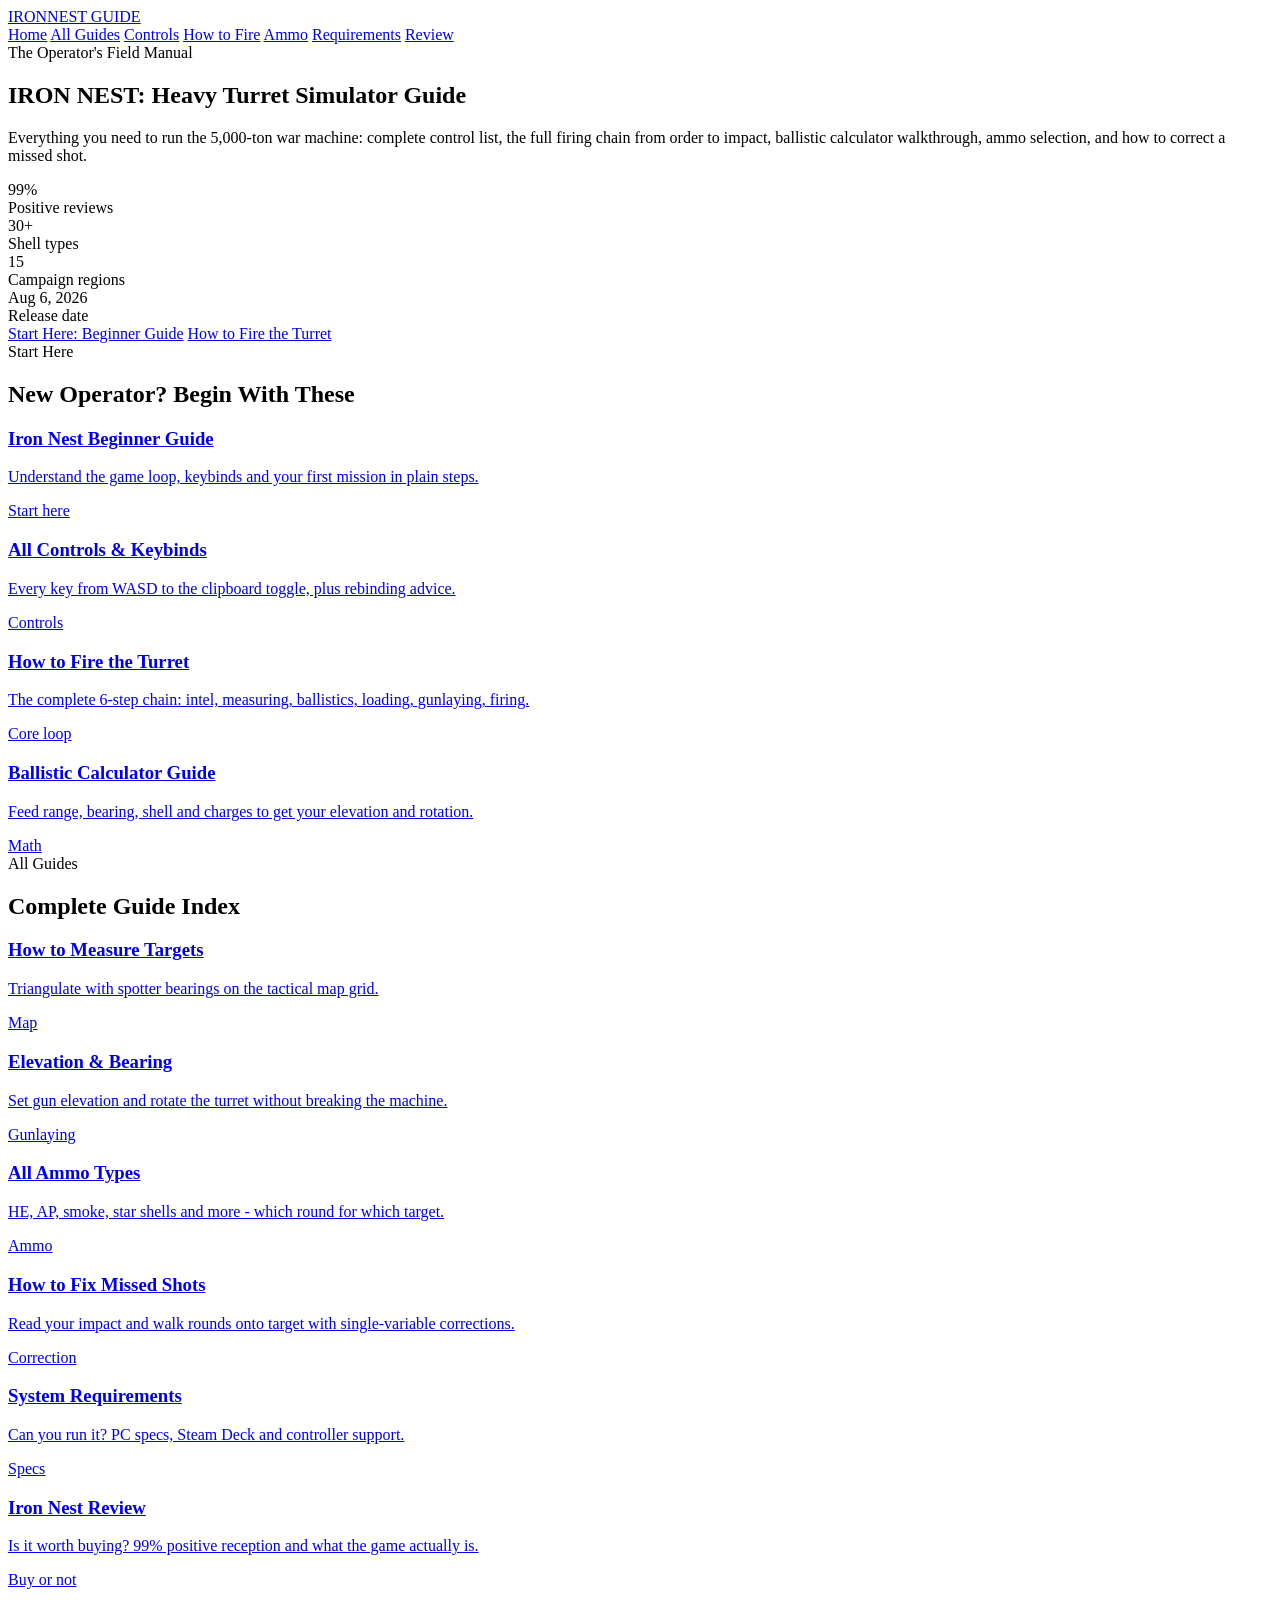
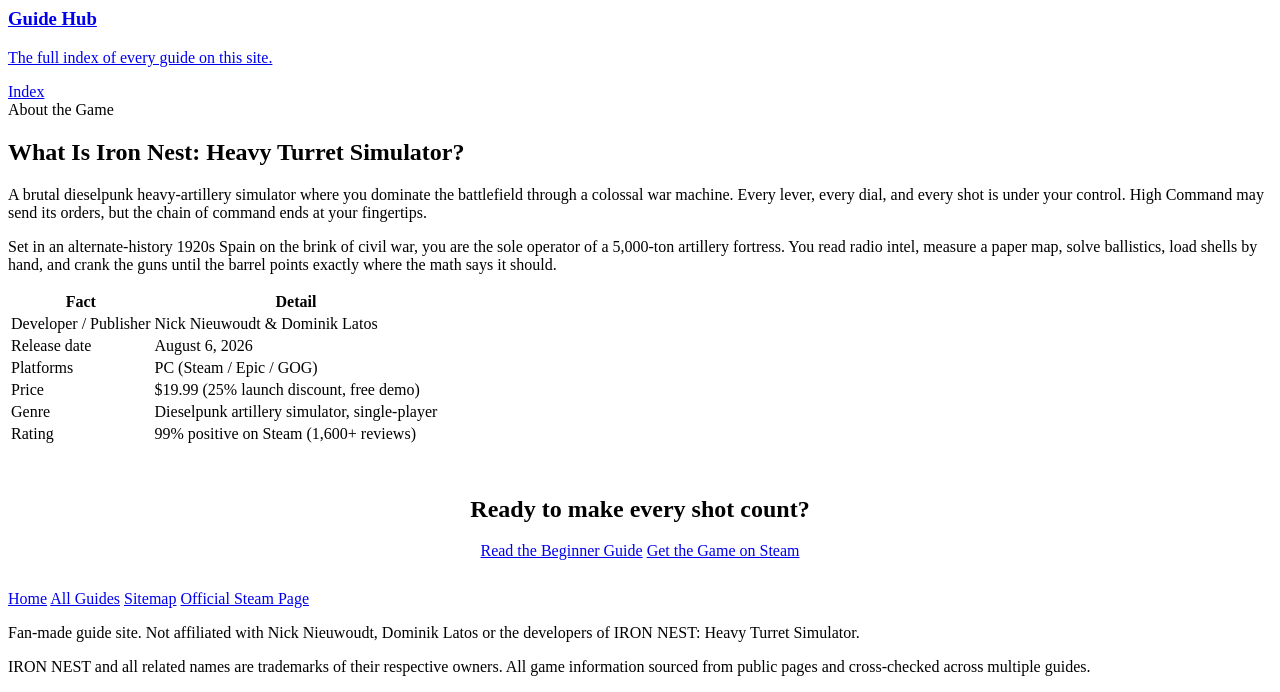
==== index.html @ 9146bb4f "add index.html" ====
<!DOCTYPE html>
<html lang="en">
<head>
  <meta charset="UTF-8">
  <meta name="viewport" content="width=device-width, initial-scale=1.0">
  <title>Iron Nest: Heavy Turret Simulator Guide - Wiki, Controls &amp; Firing Guide</title>
  <meta name="description" content="Complete Iron Nest: Heavy Turret Simulator guide. Learn all controls, the full firing chain, ballistic calculator, ammo types, how to measure targets and fix missed shots.">
  <link rel="stylesheet" href="style.css">
  <link rel="canonical" href="https://ironnest-guide.vercel.app/">
</head>
<body>

<header class="site-header">
  <div class="wrap">
    <a class="brand" href="index.html">IRON<span>NEST</span> GUIDE</a>
    <nav class="site-nav">
      <a href="index.html">Home</a>
      <a href="guide.html">All Guides</a>
      <a href="controls.html">Controls</a>
      <a href="how-to-fire.html">How to Fire</a>
      <a href="ammo-types.html">Ammo</a>
      <a href="system-requirements.html">Requirements</a>
      <a href="review.html">Review</a>
    </nav>
  </div>
</header>

<section class="hero">
  <div class="wrap">
    <div class="eyebrow">The Operator's Field Manual</div>
    <h1>IRON NEST: <span class="accent">Heavy Turret Simulator</span> Guide</h1>
    <p class="lead">Everything you need to run the 5,000-ton war machine: complete control list, the full firing chain from order to impact, ballistic calculator walkthrough, ammo selection, and how to correct a missed shot.</p>
    <div class="stats">
      <div class="stat"><div class="num">99%</div><div class="lbl">Positive reviews</div></div>
      <div class="stat"><div class="num">30+</div><div class="lbl">Shell types</div></div>
      <div class="stat"><div class="num">15</div><div class="lbl">Campaign regions</div></div>
      <div class="stat"><div class="num">Aug 6, 2026</div><div class="lbl">Release date</div></div>
    </div>
    <div class="cta-row">
      <a class="btn btn-primary" href="beginner-guide.html">Start Here: Beginner Guide</a>
      <a class="btn btn-ghost" href="how-to-fire.html">How to Fire the Turret</a>
    </div>
  </div>
</section>

<section>
  <div class="wrap">
    <div class="section-label">Start Here</div>
    <h2>New Operator? Begin With These</h2>
    <div class="card-grid">
      <a class="card" href="beginner-guide.html">
        <h3>Iron Nest Beginner Guide</h3>
        <p>Understand the game loop, keybinds and your first mission in plain steps.</p>
        <span class="tag">Start here</span>
      </a>
      <a class="card" href="controls.html">
        <h3>All Controls &amp; Keybinds</h3>
        <p>Every key from WASD to the clipboard toggle, plus rebinding advice.</p>
        <span class="tag">Controls</span>
      </a>
      <a class="card" href="how-to-fire.html">
        <h3>How to Fire the Turret</h3>
        <p>The complete 6-step chain: intel, measuring, ballistics, loading, gunlaying, firing.</p>
        <span class="tag">Core loop</span>
      </a>
      <a class="card" href="ballistic-calculator.html">
        <h3>Ballistic Calculator Guide</h3>
        <p>Feed range, bearing, shell and charges to get your elevation and rotation.</p>
        <span class="tag">Math</span>
      </a>
    </div>
  </div>
</section>

<section>
  <div class="wrap">
    <div class="section-label">All Guides</div>
    <h2>Complete Guide Index</h2>
    <div class="card-grid">
      <a class="card" href="how-to-measure-targets.html"><h3>How to Measure Targets</h3><p>Triangulate with spotter bearings on the tactical map grid.</p><span class="tag">Map</span></a>
      <a class="card" href="elevation-and-bearing.html"><h3>Elevation &amp; Bearing</h3><p>Set gun elevation and rotate the turret without breaking the machine.</p><span class="tag">Gunlaying</span></a>
      <a class="card" href="ammo-types.html"><h3>All Ammo Types</h3><p>HE, AP, smoke, star shells and more - which round for which target.</p><span class="tag">Ammo</span></a>
      <a class="card" href="missed-shots.html"><h3>How to Fix Missed Shots</h3><p>Read your impact and walk rounds onto target with single-variable corrections.</p><span class="tag">Correction</span></a>
      <a class="card" href="system-requirements.html"><h3>System Requirements</h3><p>Can you run it? PC specs, Steam Deck and controller support.</p><span class="tag">Specs</span></a>
      <a class="card" href="review.html"><h3>Iron Nest Review</h3><p>Is it worth buying? 99% positive reception and what the game actually is.</p><span class="tag">Buy or not</span></a>
      <a class="card" href="guide.html"><h3>Guide Hub</h3><p>The full index of every guide on this site.</p><span class="tag">Index</span></a>
    </div>
  </div>
</section>

<section>
  <div class="wrap">
    <div class="section-label">About the Game</div>
    <h2>What Is Iron Nest: Heavy Turret Simulator?</h2>
    <p>A brutal dieselpunk heavy-artillery simulator where you dominate the battlefield through a colossal war machine. Every lever, every dial, and every shot is under your control. High Command may send its orders, but the chain of command ends at your fingertips.</p>
    <p>Set in an alternate-history 1920s Spain on the brink of civil war, you are the sole operator of a 5,000-ton artillery fortress. You read radio intel, measure a paper map, solve ballistics, load shells by hand, and crank the guns until the barrel points exactly where the math says it should.</p>
    <table>
      <tr><th>Fact</th><th>Detail</th></tr>
      <tr><td>Developer / Publisher</td><td>Nick Nieuwoudt &amp; Dominik Latos</td></tr>
      <tr><td>Release date</td><td>August 6, 2026</td></tr>
      <tr><td>Platforms</td><td>PC (Steam / Epic / GOG)</td></tr>
      <tr><td>Price</td><td>$19.99 (25% launch discount, free demo)</td></tr>
      <tr><td>Genre</td><td>Dieselpunk artillery simulator, single-player</td></tr>
      <tr><td>Rating</td><td>99% positive on Steam (1,600+ reviews)</td></tr>
    </table>
  </div>
</section>

<section>
  <div class="wrap" style="text-align:center; padding: 30px 0;">
    <h2>Ready to make every shot count?</h2>
    <div class="cta-row" style="justify-content:center;">
      <a class="btn btn-primary" href="beginner-guide.html">Read the Beginner Guide</a>
      <a class="btn btn-ghost" href="https://store.steampowered.com/app/2950790/" target="_blank" rel="noopener">Get the Game on Steam</a>
    </div>
  </div>
</section>

<footer class="site-footer">
  <div class="wrap">
    <div class="links">
      <a href="index.html">Home</a>
      <a href="guide.html">All Guides</a>
      <a href="sitemap.xml">Sitemap</a>
      <a href="https://store.steampowered.com/app/2950790/" target="_blank" rel="noopener">Official Steam Page</a>
    </div>
    <p>Fan-made guide site. Not affiliated with Nick Nieuwoudt, Dominik Latos or the developers of IRON NEST: Heavy Turret Simulator.</p>
    <p class="disclaimer">IRON NEST and all related names are trademarks of their respective owners. All game information sourced from public pages and cross-checked across multiple guides.</p>
  </div>
</footer>

</body>
</html>
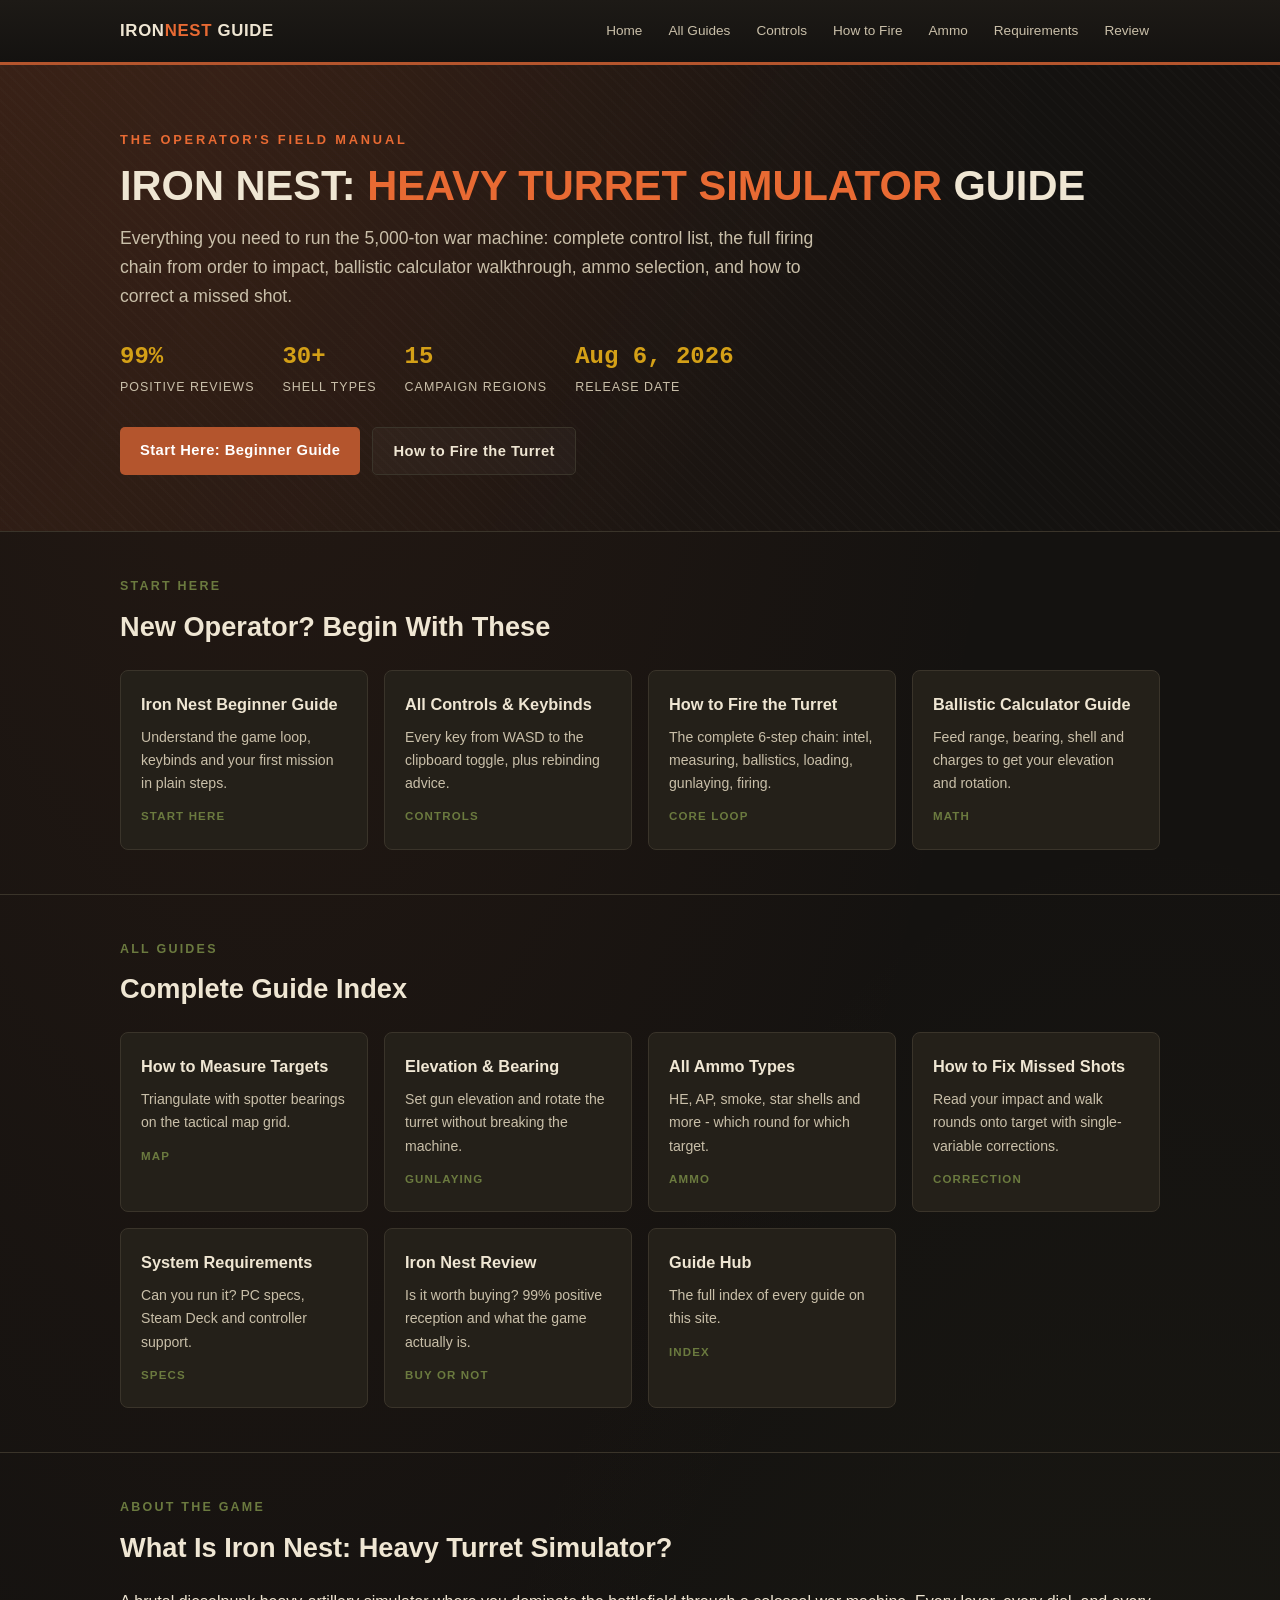
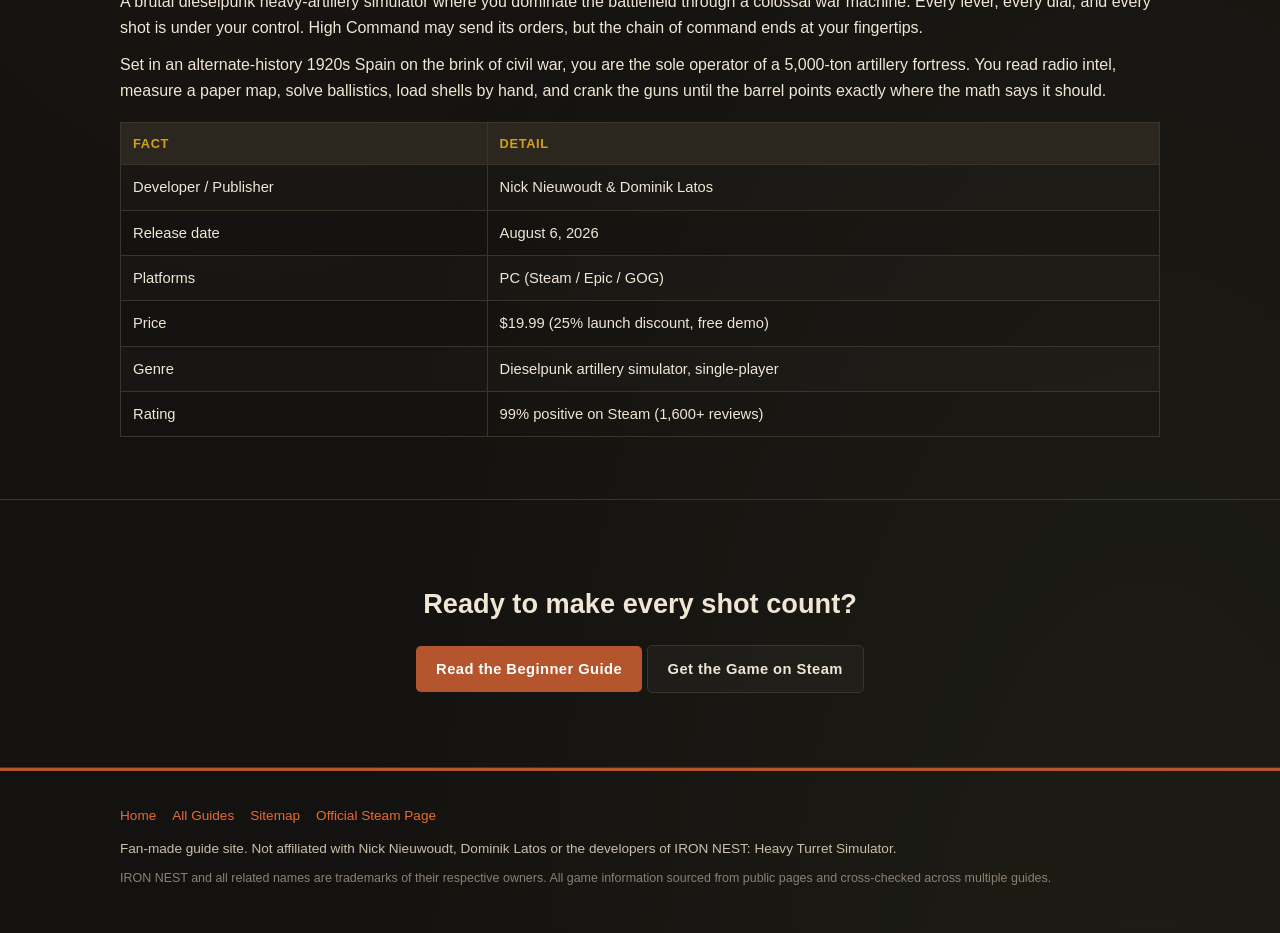
==== commit 1f692a30: "update index.html: use GitHub Pages URL" ====
--- a/index.html
+++ b/index.html
@@ -6,7 +6,7 @@
   <title>Iron Nest: Heavy Turret Simulator Guide - Wiki, Controls &amp; Firing Guide</title>
   <meta name="description" content="Complete Iron Nest: Heavy Turret Simulator guide. Learn all controls, the full firing chain, ballistic calculator, ammo types, how to measure targets and fix missed shots.">
   <link rel="stylesheet" href="style.css">
-  <link rel="canonical" href="https://ironnest-guide.vercel.app/">
+  <link rel="canonical" href="https://yi-55310.github.io/ironnest-guide/">
 </head>
 <body>
 
--- a/style.css
+++ b/style.css
@@ -0,0 +1,144 @@
+/* IRON NEST: Heavy Turret Simulator - Fan Guide Site
+   Dieselpunk military theme: rust, charcoal, industrial orange */
+
+:root {
+  --bg: #141210;
+  --bg-2: #1d1a16;
+  --panel: #242019;
+  --panel-2: #2c271e;
+  --rust: #b4552d;
+  --rust-light: #e86a33;
+  --olive: #6b7a3f;
+  --olive-dark: #4c5730;
+  --amber: #d4a017;
+  --paper: #efe6d3;
+  --paper-dim: #c9bfa9;
+  --line: #3a342a;
+  --warn: #c0392b;
+}
+
+* { margin: 0; padding: 0; box-sizing: border-box; }
+
+html { scroll-behavior: smooth; }
+
+body {
+  background: var(--bg);
+  color: var(--paper);
+  font-family: "Segoe UI", "Helvetica Neue", Arial, sans-serif;
+  line-height: 1.65;
+  background-image:
+    radial-gradient(ellipse at 20% -10%, rgba(180, 85, 45, 0.12), transparent 55%),
+    radial-gradient(ellipse at 90% 110%, rgba(107, 122, 63, 0.10), transparent 50%);
+}
+
+.wrap { max-width: 1080px; margin: 0 auto; padding: 0 20px; }
+
+/* ---------- Header ---------- */
+.site-header {
+  border-bottom: 3px solid var(--rust);
+  background: linear-gradient(180deg, var(--bg-2), var(--bg));
+  position: sticky; top: 0; z-index: 50;
+}
+.site-header .wrap { display: flex; align-items: center; justify-content: space-between; height: 62px; }
+.brand { font-weight: 800; font-size: 1.05rem; letter-spacing: 0.04em; text-decoration: none; color: var(--paper); text-transform: uppercase; }
+.brand span { color: var(--rust-light); }
+.site-nav { display: flex; gap: 4px; flex-wrap: wrap; }
+.site-nav a {
+  color: var(--paper-dim); text-decoration: none; padding: 6px 10px; font-size: 0.85rem;
+  border: 1px solid transparent; border-radius: 4px; transition: all .15s;
+}
+.site-nav a:hover { color: var(--paper); border-color: var(--line); background: var(--panel); }
+
+/* ---------- Hero ---------- */
+.hero {
+  padding: 64px 0 56px; border-bottom: 1px solid var(--line);
+  background:
+    linear-gradient(120deg, rgba(180,85,45,.16), transparent 60%),
+    repeating-linear-gradient(45deg, rgba(255,255,255,.012) 0 2px, transparent 2px 8px);
+}
+.hero .eyebrow { color: var(--rust-light); text-transform: uppercase; letter-spacing: .22em; font-size: .8rem; font-weight: 700; }
+.hero h1 { font-size: 2.6rem; line-height: 1.15; margin: 12px 0 14px; font-weight: 900; text-transform: uppercase; }
+.hero h1 .accent { color: var(--rust-light); }
+.hero p.lead { font-size: 1.1rem; max-width: 720px; color: var(--paper-dim); }
+.hero .stats { display: flex; gap: 28px; flex-wrap: wrap; margin-top: 26px; }
+.hero .stat .num { font-size: 1.5rem; font-weight: 800; color: var(--amber); font-family: "Consolas", monospace; }
+.hero .stat .lbl { font-size: .78rem; color: var(--paper-dim); text-transform: uppercase; letter-spacing: .08em; }
+.hero .cta-row { display: flex; gap: 12px; margin-top: 30px; flex-wrap: wrap; }
+
+.btn {
+  display: inline-block; padding: 11px 20px; font-weight: 700; text-decoration: none;
+  border-radius: 5px; font-size: .92rem; letter-spacing: .03em; transition: transform .1s, filter .15s;
+}
+.btn-primary { background: var(--rust); color: #fff; }
+.btn-primary:hover { background: var(--rust-light); transform: translateY(-1px); }
+.btn-ghost { border: 1px solid var(--line); color: var(--paper); background: rgba(255,255,255,.03); }
+.btn-ghost:hover { border-color: var(--olive); }
+
+/* ---------- Sections ---------- */
+section { padding: 44px 0; border-bottom: 1px solid var(--line); }
+.section-label { color: var(--olive); text-transform: uppercase; letter-spacing: .18em; font-size: .78rem; font-weight: 700; }
+h2 { font-size: 1.7rem; margin: 8px 0 18px; font-weight: 800; }
+h3 { font-size: 1.15rem; margin: 26px 0 10px; color: var(--rust-light); }
+p + p { margin-top: 10px; }
+
+.card-grid { display: grid; grid-template-columns: repeat(auto-fill, minmax(240px, 1fr)); gap: 16px; margin-top: 20px; }
+.card {
+  background: var(--panel); border: 1px solid var(--line); border-radius: 8px; padding: 20px;
+  text-decoration: none; color: var(--paper); transition: border-color .15s, transform .12s; display: block;
+}
+.card:hover { border-color: var(--rust); transform: translateY(-2px); }
+.card h3 { margin: 0 0 8px; color: var(--paper); font-size: 1.02rem; }
+.card p { color: var(--paper-dim); font-size: .88rem; margin: 0; }
+.card .tag { display: inline-block; margin-top: 12px; font-size: .72rem; color: var(--olive); text-transform: uppercase; letter-spacing: .1em; font-weight: 700; }
+
+/* ---------- Content / Article ---------- */
+.page-hero { padding: 40px 0 26px; border-bottom: 1px solid var(--line); }
+.page-hero h1 { font-size: 2rem; margin: 8px 0 10px; }
+.page-hero p { color: var(--paper-dim); max-width: 760px; }
+.crumb { font-size: .8rem; color: var(--paper-dim); }
+.crumb a { color: var(--rust-light); text-decoration: none; }
+
+article { padding: 36px 0 56px; }
+article .wrap { max-width: 860px; }
+
+ul, ol { margin: 10px 0 14px 22px; }
+li { margin: 6px 0; }
+
+table { width: 100%; border-collapse: collapse; margin: 18px 0; font-size: .92rem; }
+th, td { border: 1px solid var(--line); padding: 10px 12px; text-align: left; vertical-align: top; }
+th { background: var(--panel-2); color: var(--amber); font-weight: 700; text-transform: uppercase; font-size: .8rem; letter-spacing: .05em; }
+td { color: var(--paper); }
+tr:nth-child(even) td { background: rgba(255,255,255,.015); }
+
+.callout {
+  background: var(--panel); border-left: 4px solid var(--amber); padding: 14px 18px; margin: 18px 0; border-radius: 0 6px 6px 0;
+}
+.callout.warn { border-left-color: var(--warn); }
+.callout.tip { border-left-color: var(--olive); }
+.callout .callout-title { font-weight: 800; text-transform: uppercase; font-size: .78rem; letter-spacing: .1em; margin-bottom: 4px; }
+
+code, kbd {
+  background: var(--bg-2); border: 1px solid var(--line); border-radius: 4px; padding: 2px 7px;
+  font-family: "Consolas", "Courier New", monospace; font-size: .88em; color: var(--amber);
+}
+kbd { border-bottom-width: 3px; }
+
+.step { margin: 16px 0; padding-left: 56px; position: relative; }
+.step .step-num {
+  position: absolute; left: 0; top: 0; width: 38px; height: 38px; border-radius: 50%;
+  background: var(--rust); color: #fff; font-weight: 800; display: flex; align-items: center; justify-content: center;
+  font-family: "Consolas", monospace; font-size: 1rem;
+}
+
+/* ---------- Footer ---------- */
+.site-footer { padding: 34px 0 44px; color: var(--paper-dim); font-size: .85rem; border-top: 3px solid var(--rust); }
+.site-footer .links { display: flex; gap: 16px; flex-wrap: wrap; margin-bottom: 10px; }
+.site-footer a { color: var(--rust-light); text-decoration: none; }
+.site-footer .disclaimer { color: #8a8170; font-size: .78rem; margin-top: 8px; }
+
+@media (max-width: 720px) {
+  .site-header .wrap { flex-direction: column; height: auto; padding: 12px 16px; gap: 10px; }
+  .hero h1 { font-size: 1.9rem; }
+  .step { padding-left: 0; }
+  .step .step-num { position: static; margin-bottom: 8px; }
+}
